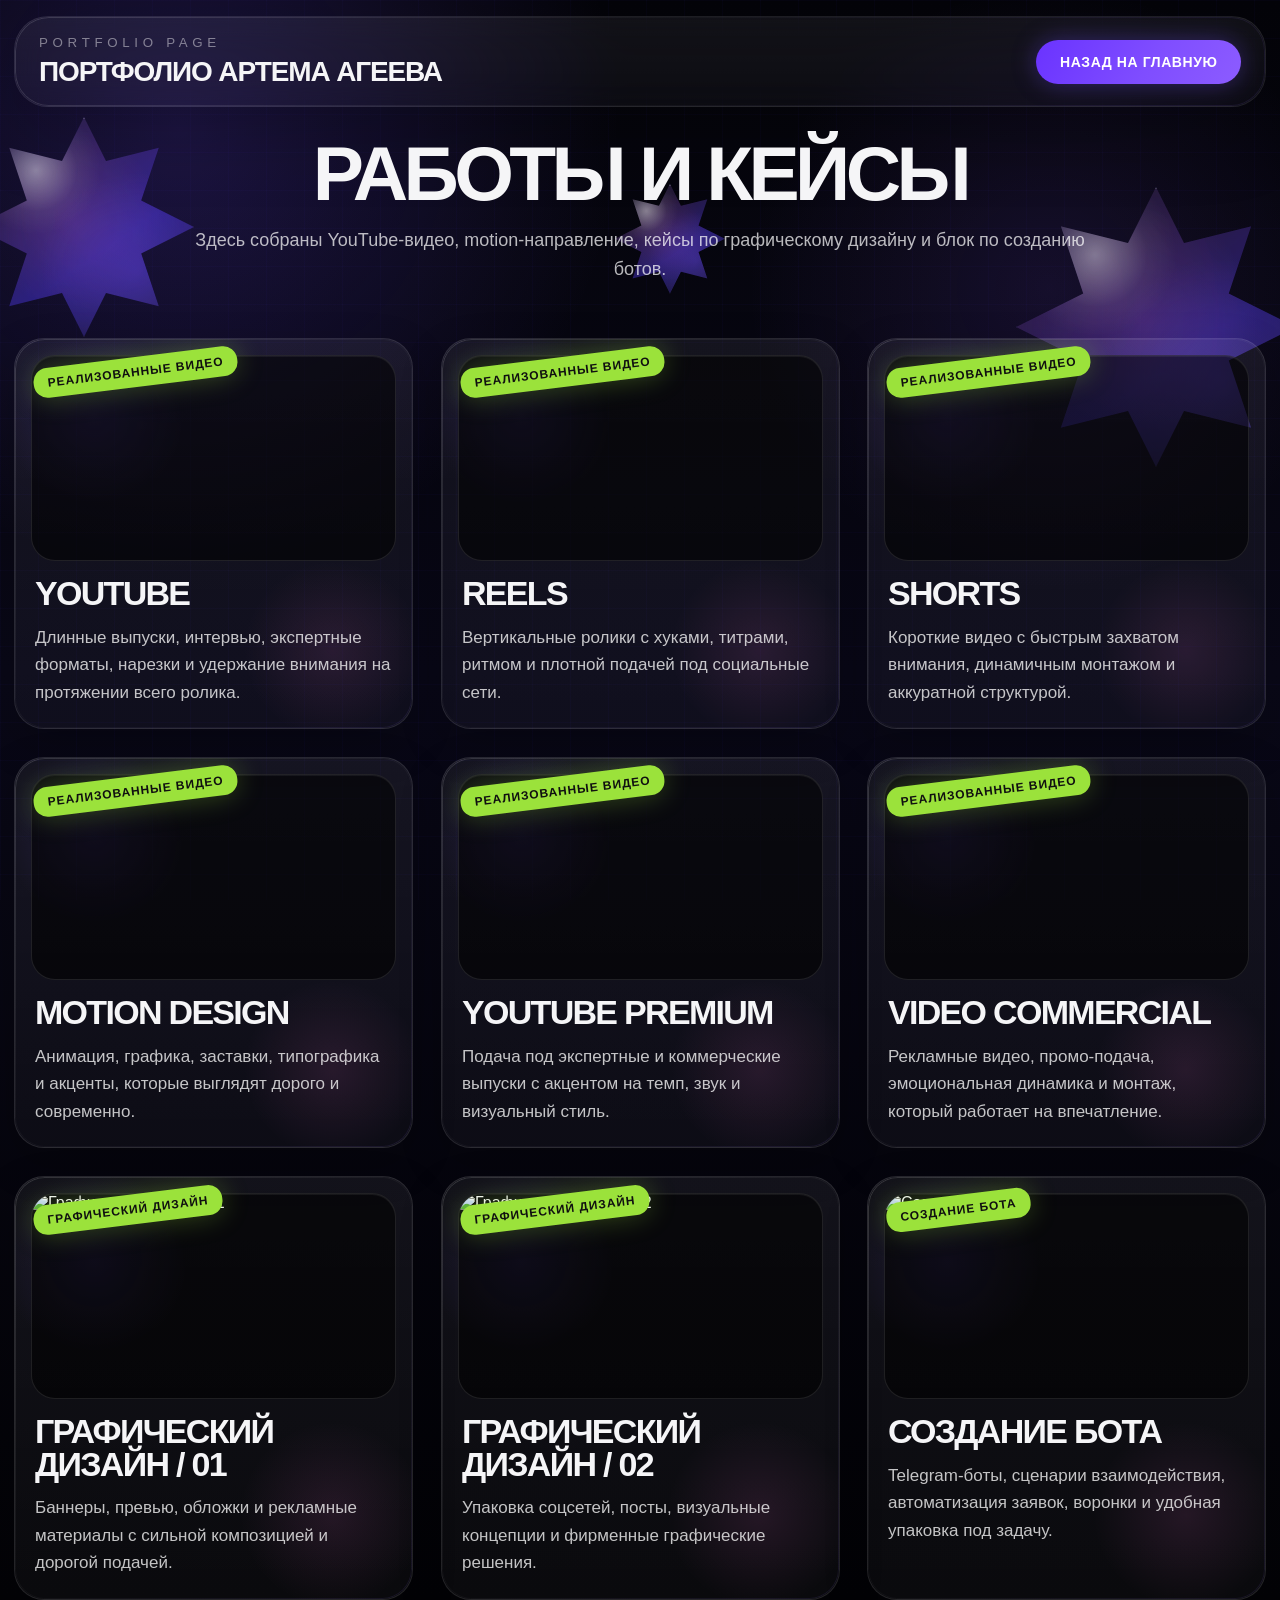
==== portfolio.html @ c3792b42 "Update portfolio.html" ====
<!DOCTYPE html>
<html lang="ru">
<head>
  <meta charset="UTF-8" />
  <meta name="viewport" content="width=device-width, initial-scale=1.0" />
  <title>Портфолио — Artem Ageev Production</title>
  <meta
    name="description"
    content="Портфолио Артема Агеева: YouTube, Shorts, Reels, motion design, графический дизайн и создание ботов."
  />
  <style>
    :root {
      --bg: #040409;
      --bg2: #090817;
      --text: #f5f5f7;
      --muted: rgba(255, 255, 255, 0.72);
      --line: rgba(255, 255, 255, 0.1);
      --panel: rgba(255, 255, 255, 0.06);
      --panel2: rgba(255, 255, 255, 0.03);
      --violet: #7a5bff;
      --violet2: #5323dd;
      --green: #9be23b;
    }

    * {
      box-sizing: border-box;
    }

    html {
      scroll-behavior: smooth;
    }

    body {
      margin: 0;
      font-family: Arial, Helvetica, sans-serif;
      color: var(--text);
      overflow-x: hidden;
      background:
        radial-gradient(circle at 14% 8%, rgba(111, 76, 255, 0.22), transparent 24%),
        radial-gradient(circle at 82% 18%, rgba(135, 84, 255, 0.12), transparent 18%),
        linear-gradient(180deg, var(--bg) 0%, var(--bg2) 42%, #030306 100%);
    }

    body::before {
      content: "";
      position: fixed;
      inset: 0;
      pointer-events: none;
      background-image:
        linear-gradient(rgba(100, 80, 255, 0.08) 1px, transparent 1px),
        linear-gradient(90deg, rgba(100, 80, 255, 0.08) 1px, transparent 1px);
      background-size: 38px 38px;
      opacity: 0.42;
      z-index: 0;
    }

    .page {
      position: relative;
      z-index: 1;
      width: 100%;
    }

    .section-inner {
      width: min(1780px, calc(100% - 28px));
      margin: 0 auto;
      position: relative;
    }

    .panel {
      position: relative;
      background: linear-gradient(180deg, var(--panel), var(--panel2));
      backdrop-filter: blur(16px);
      border: 1px solid rgba(255, 255, 255, 0.08);
      border-radius: 34px;
      overflow: visible;
      box-shadow: 0 20px 80px rgba(0, 0, 0, 0.22);
    }

    .panel::before,
    .card::before {
      content: "";
      position: absolute;
      inset: 0;
      border-radius: inherit;
      padding: 1px;
      background: linear-gradient(
        135deg,
        rgba(255, 255, 255, 0.15),
        rgba(255, 255, 255, 0.03),
        rgba(149, 116, 255, 0.1)
      );
      -webkit-mask: linear-gradient(#fff 0 0) content-box, linear-gradient(#fff 0 0);
      -webkit-mask-composite: xor;
      mask-composite: exclude;
      pointer-events: none;
    }

    .topbar {
      display: flex;
      justify-content: space-between;
      align-items: center;
      gap: 16px;
      padding: 18px 24px;
      margin-top: 16px;
    }

    .topbar small {
      display: block;
      text-transform: uppercase;
      letter-spacing: 0.35em;
      color: rgba(255, 255, 255, 0.45);
    }

    .topbar strong {
      display: block;
      margin-top: 6px;
      font-size: 28px;
      letter-spacing: -0.04em;
      text-transform: uppercase;
    }

    @keyframes violetFlow {
      0% {
        background-position: 0% 50%;
        box-shadow:
          0 0 24px rgba(114, 76, 255, 0.28),
          0 0 60px rgba(114, 76, 255, 0.14);
      }
      50% {
        background-position: 100% 50%;
        box-shadow:
          0 0 28px rgba(160, 92, 255, 0.34),
          0 0 72px rgba(114, 76, 255, 0.18);
      }
      100% {
        background-position: 0% 50%;
        box-shadow:
          0 0 24px rgba(114, 76, 255, 0.28),
          0 0 60px rgba(114, 76, 255, 0.14);
      }
    }

    .btn {
      display: inline-block;
      text-decoration: none;
      color: #fff;
      border-radius: 22px;
      padding: 14px 24px;
      font-size: 14px;
      font-weight: 700;
      text-transform: uppercase;
      letter-spacing: 0.04em;
      background: linear-gradient(
        120deg,
        #6a33ff 0%,
        #7f4dff 25%,
        #8f5fff 50%,
        #5a24df 75%,
        #744cff 100%
      );
      background-size: 220% 220%;
      animation: violetFlow 5.5s ease-in-out infinite;
      box-shadow: 0 0 24px rgba(114, 76, 255, 0.35);
      will-change: transform, box-shadow, border-color, background;
      transition: 0.25s ease;
    }

    .btn:hover {
      transform: translateY(-3px) scale(1.02);
      filter: brightness(1.06);
    }

    .hero {
      position: relative;
      padding: 34px 0 20px;
      text-align: center;
      overflow: visible;
    }

    .glass-star {
      position: absolute;
      pointer-events: none;
      background:
        radial-gradient(circle at 28% 24%, rgba(255, 255, 255, 0.52), rgba(255, 255, 255, 0.08) 18%, transparent 28%),
        radial-gradient(circle at 74% 70%, rgba(111, 76, 255, 0.38), transparent 44%),
        radial-gradient(circle at 46% 48%, rgba(255, 120, 220, 0.16), transparent 54%),
        linear-gradient(145deg, rgba(255, 255, 255, 0.09), rgba(183, 118, 255, 0.22) 30%, rgba(89, 67, 255, 0.45) 60%, rgba(255, 255, 255, 0.08));
      border: 1px solid rgba(255, 255, 255, 0.16);
      box-shadow: inset 0 1px 0 rgba(255, 255, 255, 0.26), 0 0 60px rgba(118, 79, 255, 0.16);
      backdrop-filter: blur(12px) saturate(135%);
      clip-path: polygon(
        50% 0%, 60% 20%, 84% 14%, 76% 38%, 100% 50%, 76% 62%, 84% 86%, 60% 80%,
        50% 100%, 40% 80%, 16% 86%, 24% 62%, 0% 50%, 24% 38%, 16% 14%, 40% 20%
      );
      animation: float 8s ease-in-out infinite;
      transition: transform 0.5s ease, filter 0.5s ease, opacity 0.5s ease;
    }

    @keyframes float {
      0%, 100% { transform: translateY(0) rotate(0deg); }
      50% { transform: translateY(-16px) rotate(7deg); }
    }

    .hero:hover .glass-star {
      filter: brightness(1.08) saturate(1.06);
    }

    .page-title {
      margin: 0;
      font-size: clamp(52px, 6vw, 96px);
      line-height: 0.84;
      letter-spacing: -0.06em;
      text-transform: uppercase;
      position: relative;
      z-index: 1;
    }

    .lead {
      max-width: 920px;
      margin: 20px auto 0;
      font-size: 18px;
      line-height: 1.62;
      color: var(--muted);
      position: relative;
      z-index: 1;
    }

    .grid {
      margin-top: 34px;
      display: grid;
      grid-template-columns: repeat(3, 1fr);
      gap: 28px;
    }

    .card {
      position: relative;
      border-radius: 30px;
      border: 1px solid var(--line);
      background: linear-gradient(180deg, var(--panel), var(--panel2));
      overflow: hidden;
      transition: 0.28s ease;
      box-shadow: 0 16px 44px rgba(0, 0, 0, 0.2);
      scroll-margin-top: 24px;
      will-change: transform, box-shadow, border-color, background;
    }

    .card:hover {
      transform: translateY(-8px);
      box-shadow:
        0 28px 76px rgba(0, 0, 0, 0.30),
        0 0 44px rgba(114, 76, 255, 0.12);
    }

    .card-bg {
      position: absolute;
      inset: 0;
      background:
        radial-gradient(circle at 20% 20%, rgba(122, 91, 255, 0.14), transparent 20%),
        radial-gradient(circle at 80% 80%, rgba(255, 120, 220, 0.1), transparent 20%);
      pointer-events: none;
    }

    .tag {
      position: absolute;
      left: 18px;
      top: 18px;
      z-index: 3;
      transform: rotate(-7deg);
      background: var(--green);
      color: #101010;
      border-radius: 14px;
      padding: 8px 14px;
      box-shadow: 0 0 28px rgba(155, 226, 59, 0.3);
      font-size: 12px;
      font-weight: 700;
      text-transform: uppercase;
      letter-spacing: 0.08em;
    }

    .frame {
      position: relative;
      z-index: 1;
      margin: 16px;
      overflow: hidden;
      border-radius: 24px;
      border: 1px solid var(--line);
      background: rgba(0, 0, 0, 0.55);
      box-shadow: inset 0 1px 0 rgba(255, 255, 255, 0.06);
    }

    iframe,
    img {
      width: 100%;
      aspect-ratio: 16 / 9;
      display: block;
      border: none;
      object-fit: cover;
      transition: transform 0.9s ease, opacity 0.6s ease, filter 0.6s ease;
    }

    .card:hover iframe,
    .card:hover img {
      transform: scale(1.04);
      filter: saturate(1.05) contrast(1.04);
    }

    .content {
      position: relative;
      z-index: 1;
      padding: 0 20px 22px;
    }

    .content h3 {
      margin: 2px 0 0;
      font-size: 34px;
      line-height: 0.96;
      letter-spacing: -0.05em;
      text-transform: uppercase;
    }

    .content p {
      margin: 14px 0 0;
      font-size: 17px;
      line-height: 1.62;
      color: rgba(255, 255, 255, 0.76);
    }

    .note {
      display: none;
    }

    .card::after {
      content: "";
      position: absolute;
      inset: -120% auto auto -40%;
      width: 55%;
      height: 240%;
      transform: rotate(18deg);
      background: linear-gradient(
        90deg,
        transparent 0%,
        rgba(255,255,255,0.03) 35%,
        rgba(255,255,255,0.14) 50%,
        rgba(255,255,255,0.03) 65%,
        transparent 100%
      );
      opacity: 0;
      transition: opacity 0.35s ease, transform 0.8s ease;
      pointer-events: none;
      z-index: 4;
    }

    .card:hover::after {
      opacity: 1;
      transform: translateX(165%) rotate(18deg);
    }

    .reveal {
      opacity: 0;
      transform: translateY(38px);
      transition: opacity 0.8s ease, transform 0.8s ease;
      will-change: opacity, transform;
    }

    .reveal.is-visible {
      opacity: 1;
      transform: translateY(0);
    }

    .reveal-left {
      opacity: 0;
      transform: translateX(-42px);
      transition: opacity 0.85s ease, transform 0.85s ease;
      will-change: opacity, transform;
    }

    .reveal-left.is-visible {
      opacity: 1;
      transform: translateX(0);
    }

    .reveal-right {
      opacity: 0;
      transform: translateX(42px);
      transition: opacity 0.85s ease, transform 0.85s ease;
      will-change: opacity, transform;
    }

    .reveal-right.is-visible {
      opacity: 1;
      transform: translateX(0);
    }

    .reveal-scale {
      opacity: 0;
      transform: translateY(24px) scale(0.96);
      transition: opacity 0.8s ease, transform 0.8s ease;
      will-change: opacity, transform;
    }

    .reveal-scale.is-visible {
      opacity: 1;
      transform: translateY(0) scale(1);
    }

    .delay-1 { transition-delay: 0.08s; }
    .delay-2 { transition-delay: 0.16s; }
    .delay-3 { transition-delay: 0.24s; }
    .delay-4 { transition-delay: 0.32s; }
    .delay-5 { transition-delay: 0.40s; }
    .delay-6 { transition-delay: 0.48s; }

    @media (max-width: 1200px) {
      .grid {
        grid-template-columns: repeat(2, 1fr);
      }
    }

    @media (max-width: 760px) {
      .section-inner {
        width: min(100% - 24px, 1680px);
      }

      .grid {
        grid-template-columns: 1fr;
      }

      .topbar {
        flex-direction: column;
        align-items: flex-start;
      }

      .content h3 {
        font-size: 28px;
      }

      .lead {
        font-size: 17px;
      }
    }

    @media (prefers-reduced-motion: reduce) {
      .reveal,
      .reveal-left,
      .reveal-right,
      .reveal-scale,
      .card,
      .btn,
      .glass-star,
      iframe,
      img {
        transition: none !important;
        animation: none !important;
        transform: none !important;
        opacity: 1 !important;
      }
    }
  </style>
</head>
<body>
  <div class="page">
    <div class="section-inner">
      <div class="panel topbar reveal-scale">
        <div>
          <small>Portfolio Page</small>
          <strong>Портфолио Артема Агеева</strong>
        </div>
        <a class="btn" href="index.html">Назад на главную</a>
      </div>

      <section class="hero">
        <div class="glass-star" style="left: -40px; top: 10px; width: 220px; height: 220px; opacity: 0.85;"></div>
        <div class="glass-star" style="right: -30px; top: 80px; width: 280px; height: 280px; opacity: 0.78; animation-duration: 9s;"></div>
        <div class="glass-star" style="left: 48%; bottom: 10px; width: 110px; height: 110px; opacity: 0.86; animation-duration: 7s;"></div>

        <h1 class="page-title reveal">Работы и кейсы</h1>
        <p class="lead reveal delay-1">
          Здесь собраны YouTube-видео, motion-направление, кейсы по графическому дизайну
          и блок по созданию ботов.
        </p>
      </section>

      <div class="grid">
        <div class="card reveal delay-1" id="youtube">
          <div class="card-bg"></div>
          <div class="tag">реализованные видео</div>
          <div class="frame">
            <iframe src="https://www.youtube.com/embed/a6AGuSs1HkE?rel=0" allowfullscreen></iframe>
          </div>
          <div class="content">
            <h3>YouTube</h3>
            <p>Длинные выпуски, интервью, экспертные форматы, нарезки и удержание внимания на протяжении всего ролика.</p>
            <div class="note">YouTube-кейс подключён. Этот блок подходит под длинные форматы и экспертную подачу.</div>
          </div>
        </div>

        <div class="card reveal delay-2" id="reels">
          <div class="card-bg"></div>
          <div class="tag">реализованные видео</div>
          <div class="frame">
            <iframe src="https://www.youtube.com/embed/b10TUphGs3Y?rel=0" allowfullscreen></iframe>
          </div>
          <div class="content">
            <h3>Reels</h3>
            <p>Вертикальные ролики с хуками, титрами, ритмом и плотной подачей под социальные сети.</p>
            <div class="note">YouTube-кейс подключён. Подходит для динамичной короткой подачи и плотного монтажа.</div>
          </div>
        </div>

        <div class="card reveal delay-3" id="shorts">
          <div class="card-bg"></div>
          <div class="tag">реализованные видео</div>
          <div class="frame">
            <iframe src="https://www.youtube.com/embed/H2tqW9VpVss?rel=0" allowfullscreen></iframe>
          </div>
          <div class="content">
            <h3>Shorts</h3>
            <p>Короткие видео с быстрым захватом внимания, динамичным монтажом и аккуратной структурой.</p>
            <div class="note">YouTube-кейс подключён. Хорошо подходит под формат коротких видео и шортсов.</div>
          </div>
        </div>

        <div class="card reveal delay-1" id="motion">
          <div class="card-bg"></div>
          <div class="tag">реализованные видео</div>
          <div class="frame">
            <iframe src="https://www.youtube.com/embed/-QzUnVuZFU8?rel=0" allowfullscreen></iframe>
          </div>
          <div class="content">
            <h3>Motion Design</h3>
            <p>Анимация, графика, заставки, типографика и акценты, которые выглядят дорого и современно.</p>
            <div class="note">YouTube-кейс подключён. Этот блок показывает motion-направление и графическую динамику.</div>
          </div>
        </div>

        <div class="card reveal delay-2" id="design">
          <div class="card-bg"></div>
          <div class="tag">реализованные видео</div>
          <div class="frame">
            <iframe src="https://www.youtube.com/embed/1gdle58ORHE?rel=0" allowfullscreen></iframe>
          </div>
          <div class="content">
            <h3>YouTube Premium</h3>
            <p>Подача под экспертные и коммерческие выпуски с акцентом на темп, звук и визуальный стиль.</p>
            <div class="note">YouTube-кейс подключён. Подходит для коммерческих и более дорогих форматов подачи.</div>
          </div>
        </div>

        <div class="card reveal delay-3" id="bots">
          <div class="card-bg"></div>
          <div class="tag">реализованные видео</div>
          <div class="frame">
            <iframe src="https://www.youtube.com/embed/w5016ayRmDU?start=823&rel=0" allowfullscreen></iframe>
          </div>
          <div class="content">
            <h3>Video Commercial</h3>
            <p>Рекламные видео, промо-подача, эмоциональная динамика и монтаж, который работает на впечатление.</p>
            <div class="note">Ролик подключён со стартом на нужном таймкоде. Удобно для презентации конкретного фрагмента.</div>
          </div>
        </div>

        <div class="card reveal delay-1">
          <div class="card-bg"></div>
          <div class="tag">графический дизайн</div>
          <div class="frame">
            <img src="assets/design1.png" alt="Графический дизайн 01" />
          </div>
          <div class="content">
            <h3>Графический дизайн / 01</h3>
            <p>Баннеры, превью, обложки и рекламные материалы с сильной композицией и дорогой подачей.</p>
            <div class="note">Этот блок должен показывать твою первую работу по графическому дизайну из папки assets.</div>
          </div>
        </div>

        <div class="card reveal delay-2">
          <div class="card-bg"></div>
          <div class="tag">графический дизайн</div>
          <div class="frame">
            <img src="assets/design2.png" alt="Графический дизайн 02" />
          </div>
          <div class="content">
            <h3>Графический дизайн / 02</h3>
            <p>Упаковка соцсетей, посты, визуальные концепции и фирменные графические решения.</p>
            <div class="note">Этот блок должен показывать вторую работу по графическому дизайну из папки assets.</div>
          </div>
        </div>

        <div class="card reveal delay-3">
          <div class="card-bg"></div>
          <div class="tag">создание бота</div>
          <div class="frame">
            <img src="assets/bot.png" alt="Создание бота" />
          </div>
          <div class="content">
            <h3>Создание бота</h3>
            <p>Telegram-боты, сценарии взаимодействия, автоматизация заявок, воронки и удобная упаковка под задачу.</p>
            <div class="note">В этом блоке должен отображаться твой скрин с ботом из папки assets.</div>
          </div>
        </div>
      </div>
    </div>
  </div>

  <script>
    function initRevealAnimations() {
      const items = document.querySelectorAll(".reveal, .reveal-left, .reveal-right, .reveal-scale");

      if (!("IntersectionObserver" in window)) {
        items.forEach((item) => item.classList.add("is-visible"));
        return;
      }

      const observer = new IntersectionObserver((entries, obs) => {
        entries.forEach((entry) => {
          if (entry.isIntersecting) {
            entry.target.classList.add("is-visible");
            obs.unobserve(entry.target);
          }
        });
      }, {
        threshold: 0.14,
        rootMargin: "0px 0px -40px 0px"
      });

      items.forEach((item) => observer.observe(item));
    }

    document.addEventListener("DOMContentLoaded", initRevealAnimations);
  </script>
</body>
</html>
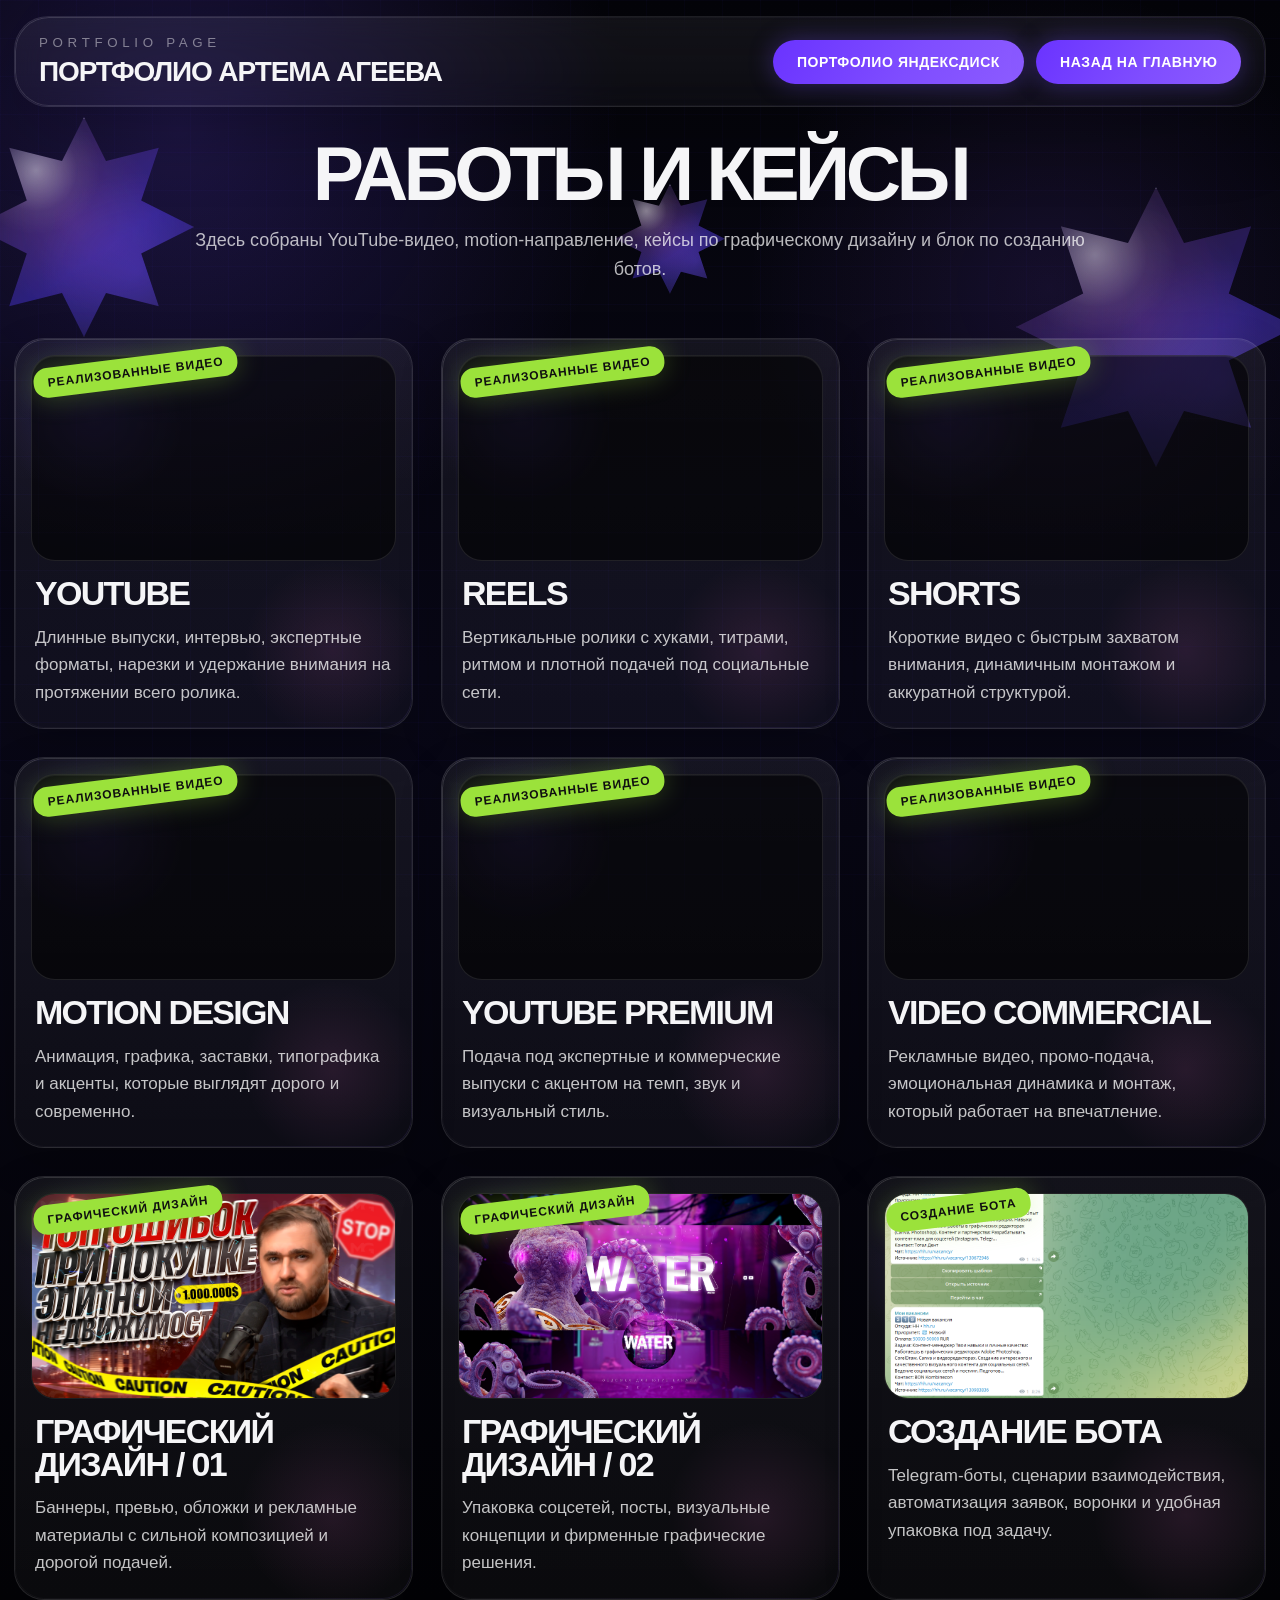
==== commit 4d4079b4: "Update portfolio.html" ====
--- a/portfolio.html
+++ b/portfolio.html
@@ -465,7 +465,10 @@
           <small>Portfolio Page</small>
           <strong>Портфолио Артема Агеева</strong>
         </div>
-        <a class="btn" href="index.html">Назад на главную</a>
+        <div style="display:flex; gap:12px; flex-wrap:wrap;">
+          <a class="btn" href="https://disk.yandex.ru/d/SbChjLB4IHyXXQ" target="_blank" rel="noreferrer">Портфолио ЯндексДиск</a>
+          <a class="btn" href="index.html">Назад на главную</a>
+        </div>
       </div>
 
       <section class="hero">
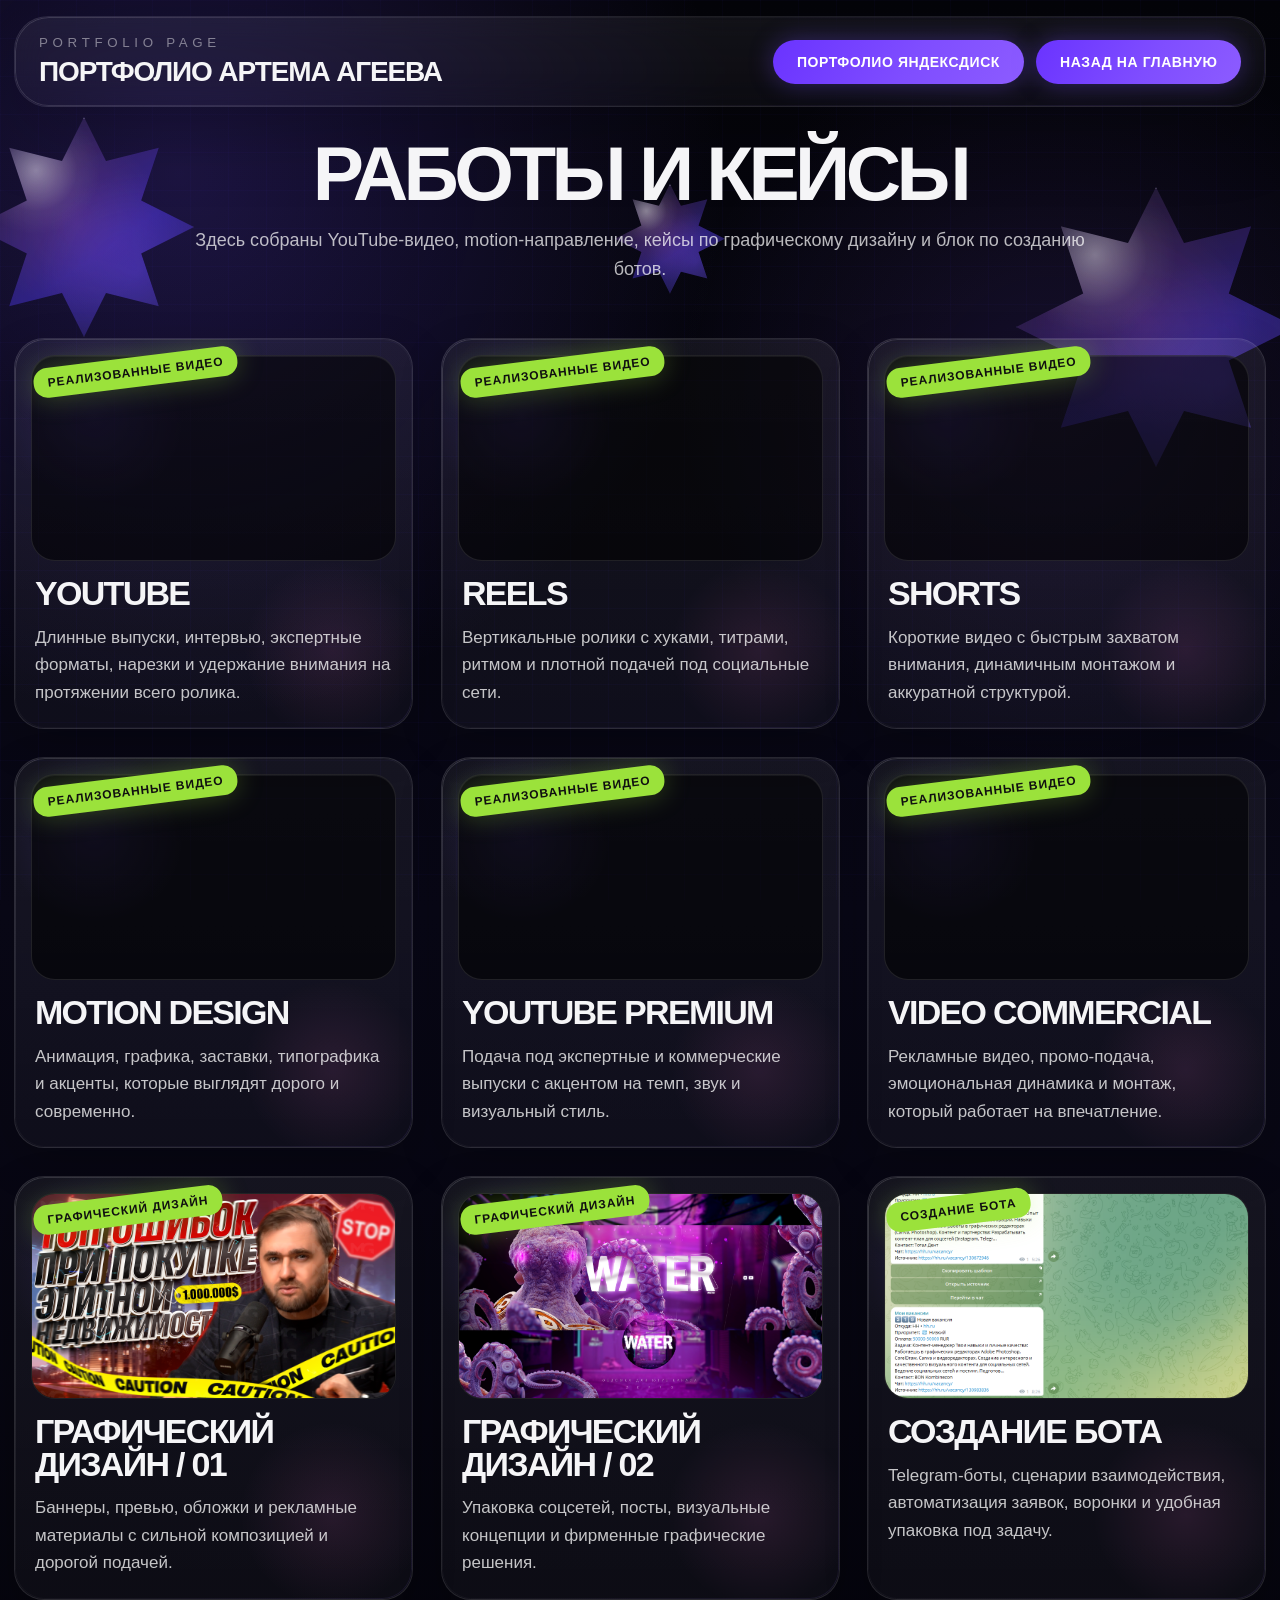
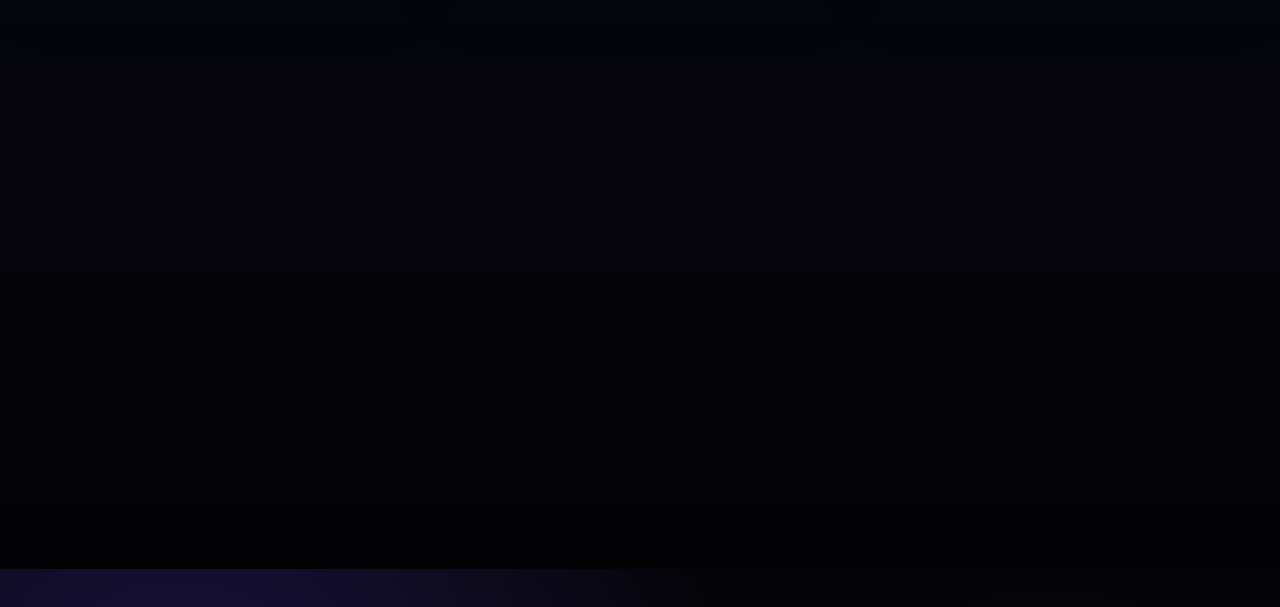
==== commit 526e7a59: "Update portfolio.html" ====
--- a/portfolio.html
+++ b/portfolio.html
@@ -600,6 +600,20 @@
             <div class="note">В этом блоке должен отображаться твой скрин с ботом из папки assets.</div>
           </div>
         </div>
+        
+           <div class="grid">
+        <div class="card reveal delay-1" id="youtube">
+          <div class="card-bg"></div>
+          <div class="tag">реализованные видео</div>
+          <div class="frame">
+            <iframe src="https://www.youtube.com/embed/a6AGuSs1HkE?rel=0" allowfullscreen></iframe>
+          </div>
+          <div class="content">
+            <h3>YouTube</h3>
+            <p>Длинные выпуски, интервью, экспертные форматы, нарезки и удержание внимания на протяжении всего ролика.</p>
+            <div class="note">YouTube-кейс подключён. Этот блок подходит под длинные форматы и экспертную подачу.</div>
+          </div>
+        </div>
       </div>
     </div>
   </div>
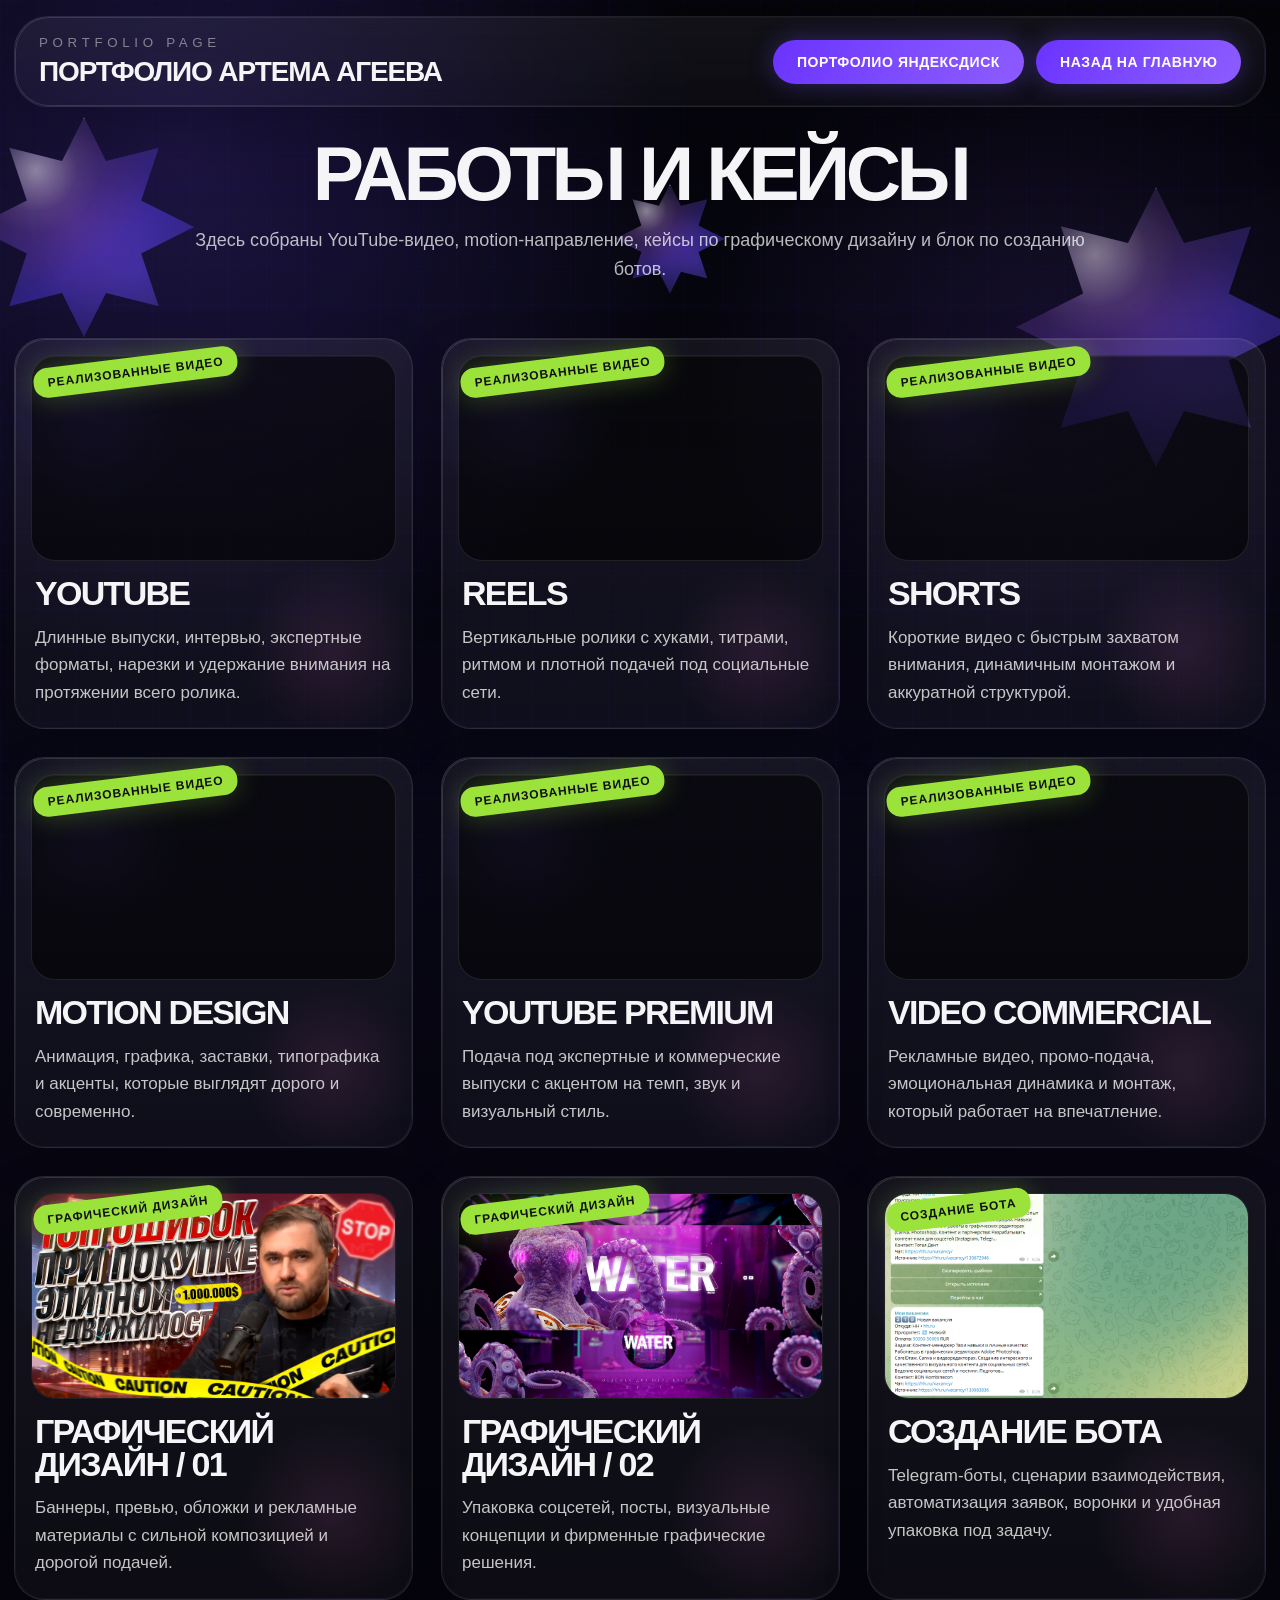
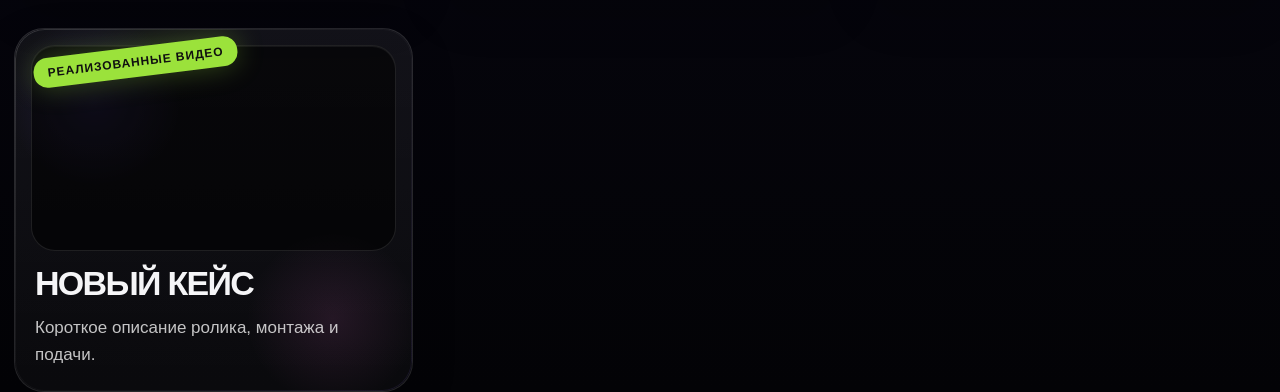
==== commit 63a72697: "Update portfolio.html" ====
--- a/portfolio.html
+++ b/portfolio.html
@@ -601,17 +601,18 @@
           </div>
         </div>
         
-           <div class="grid">
-        <div class="card reveal delay-1" id="youtube">
+        <div class="card reveal delay-2">
           <div class="card-bg"></div>
           <div class="tag">реализованные видео</div>
           <div class="frame">
-            <iframe src="https://www.youtube.com/embed/a6AGuSs1HkE?rel=0" allowfullscreen></iframe>
-          </div>
-          <div class="content">
-            <h3>YouTube</h3>
-            <p>Длинные выпуски, интервью, экспертные форматы, нарезки и удержание внимания на протяжении всего ролика.</p>
-            <div class="note">YouTube-кейс подключён. Этот блок подходит под длинные форматы и экспертную подачу.</div>
+            <iframe
+              src="https://www.youtube.com/embed/ТВОЙ_ID?rel=0"
+              allowfullscreen>
+            </iframe>
+          </div>
+          <div class="content">
+            <h3>Новый кейс</h3>
+            <p>Короткое описание ролика, монтажа и подачи.</p>
           </div>
         </div>
       </div>
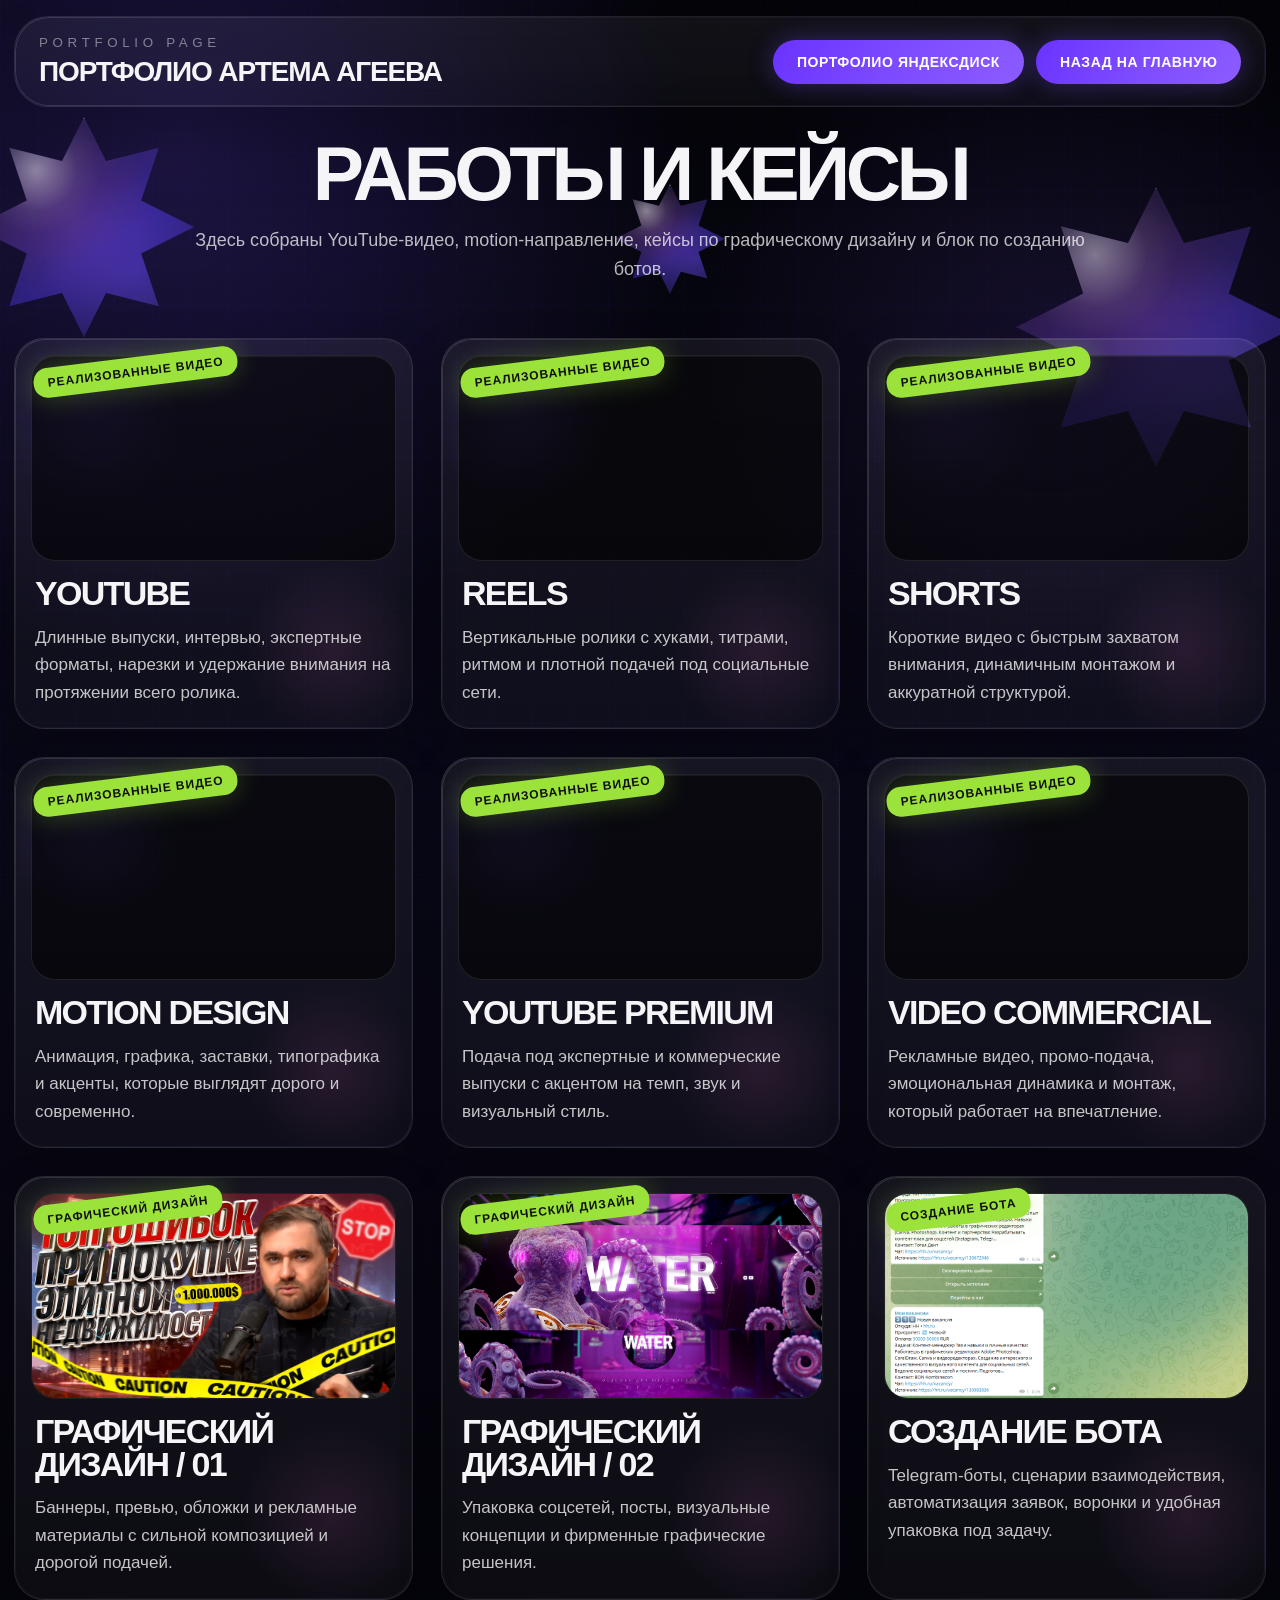
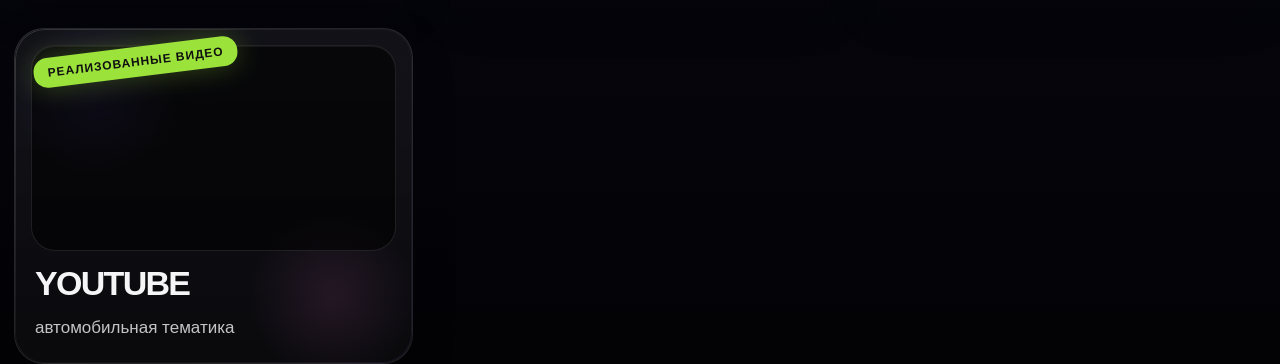
==== commit f557568f: "Update portfolio.html" ====
--- a/portfolio.html
+++ b/portfolio.html
@@ -606,13 +606,13 @@
           <div class="tag">реализованные видео</div>
           <div class="frame">
             <iframe
-              src="https://www.youtube.com/embed/ТВОЙ_ID?rel=0"
+              src="https://www.youtube.com/watch?v=viQV55eDGIM&t=67s"
               allowfullscreen>
             </iframe>
           </div>
           <div class="content">
-            <h3>Новый кейс</h3>
-            <p>Короткое описание ролика, монтажа и подачи.</p>
+            <h3>YouTube</h3>
+            <p>автомобильная тематика</p>
           </div>
         </div>
       </div>
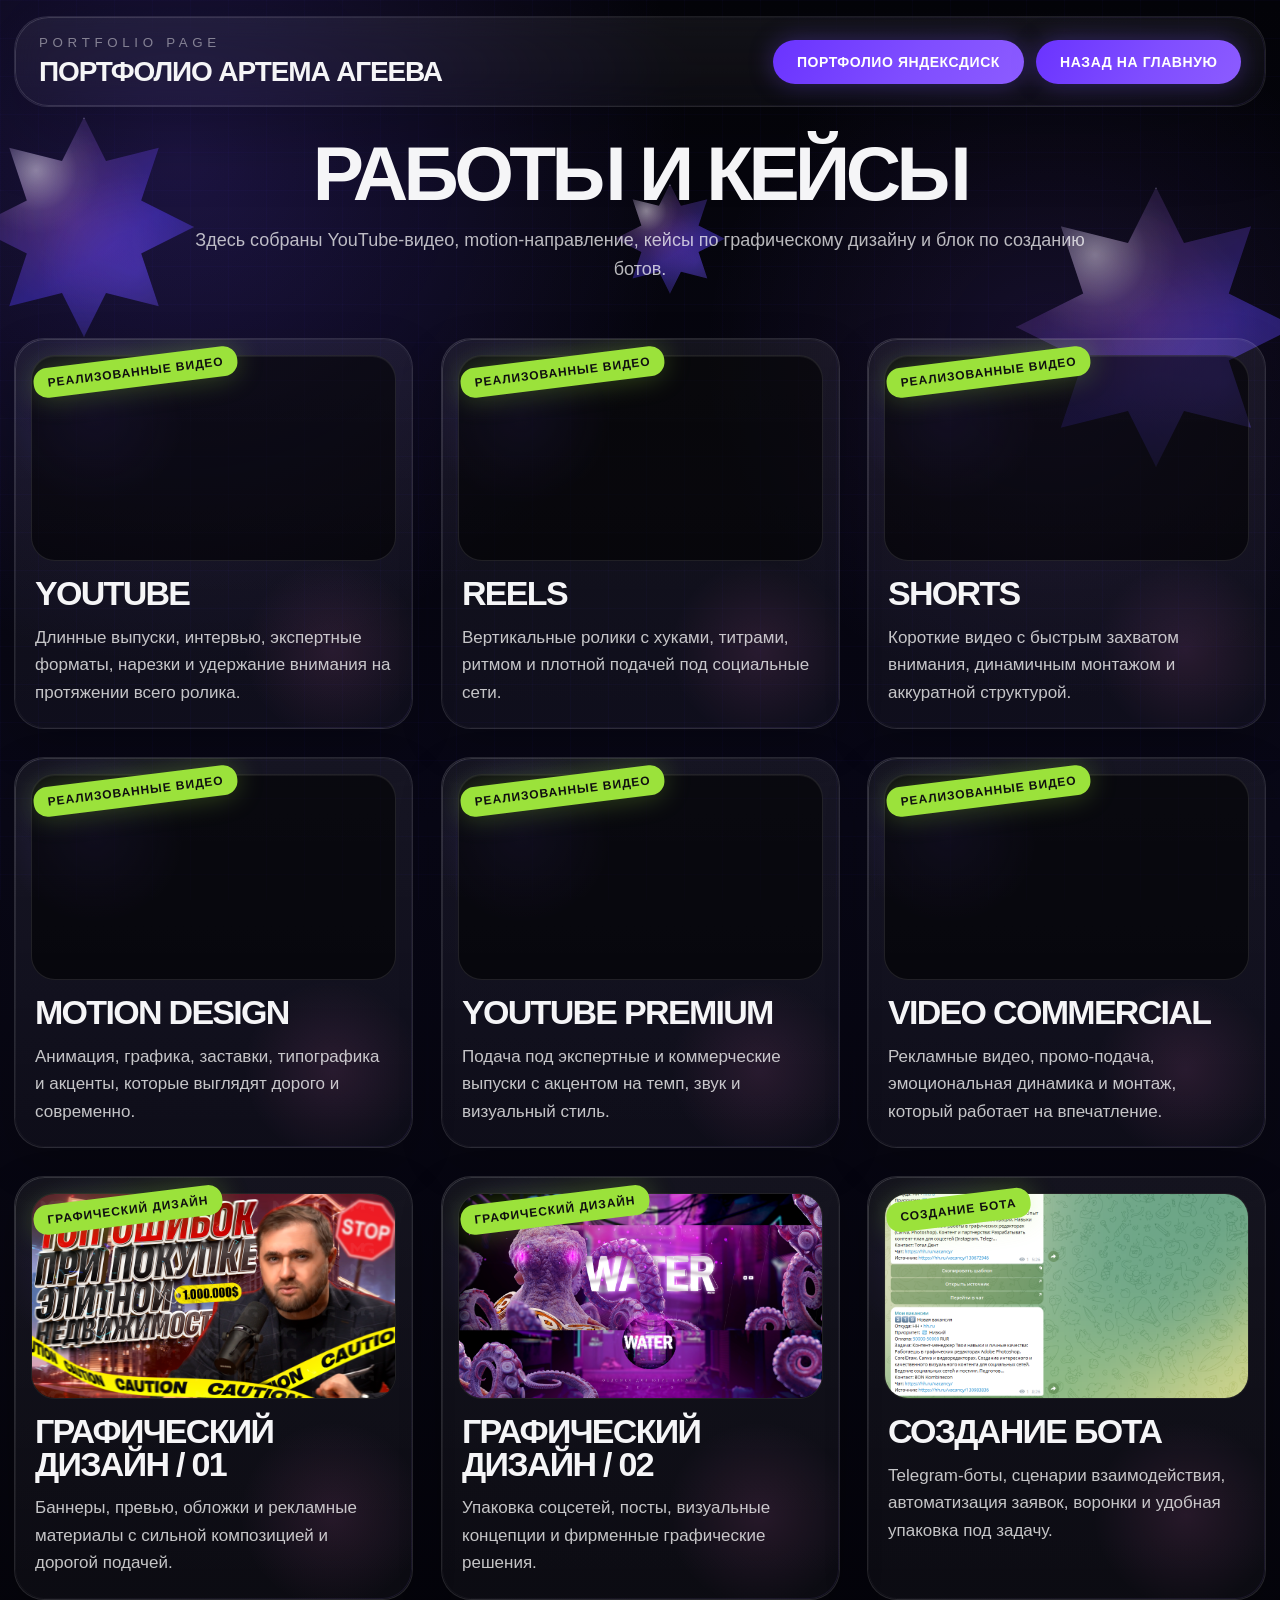
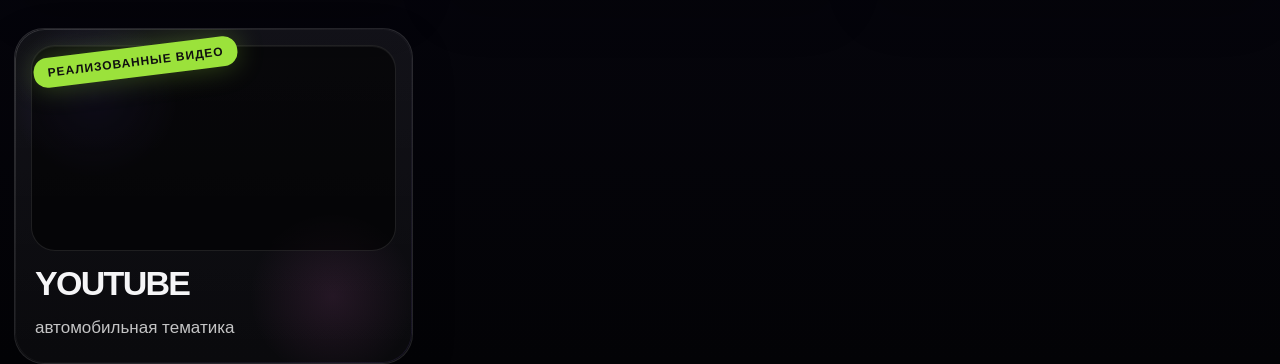
==== commit 8fa4462d: "Update portfolio.html" ====
--- a/portfolio.html
+++ b/portfolio.html
@@ -605,10 +605,7 @@
           <div class="card-bg"></div>
           <div class="tag">реализованные видео</div>
           <div class="frame">
-            <iframe
-              src="https://www.youtube.com/watch?v=viQV55eDGIM&t=67s"
-              allowfullscreen>
-            </iframe>
+            <iframe src="https://www.youtube.com/watch?v=viQV55eDGIM&t=67s" allowfullscreen></iframe>
           </div>
           <div class="content">
             <h3>YouTube</h3>
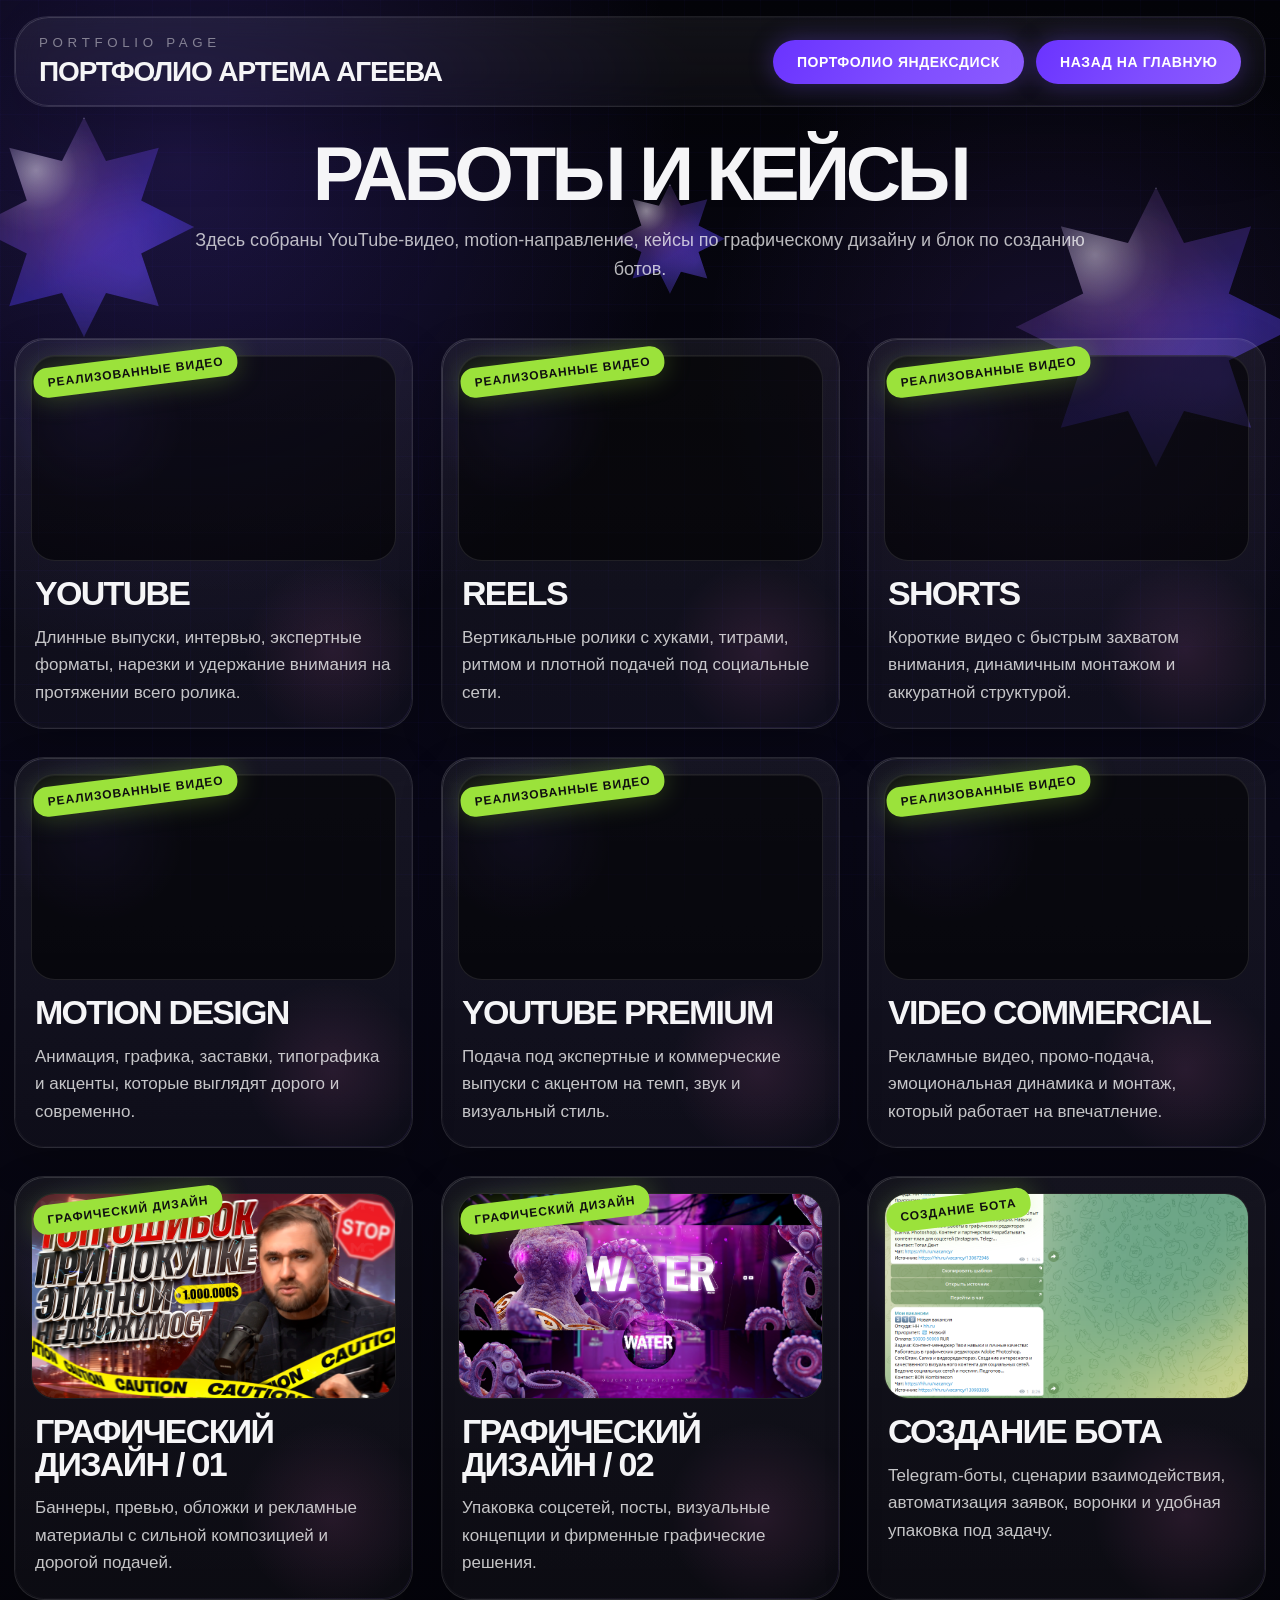
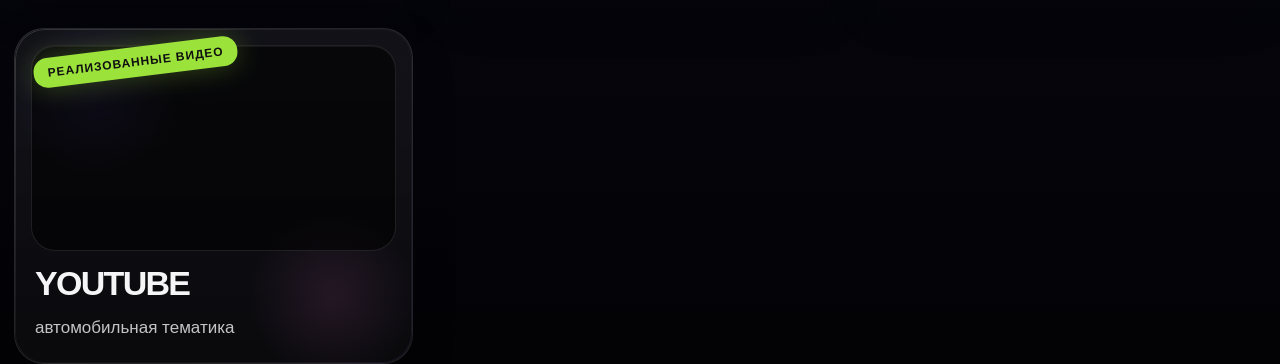
==== commit 83857bb9: "Update portfolio.html" ====
--- a/portfolio.html
+++ b/portfolio.html
@@ -605,7 +605,7 @@
           <div class="card-bg"></div>
           <div class="tag">реализованные видео</div>
           <div class="frame">
-            <iframe src="https://www.youtube.com/watch?v=viQV55eDGIM&t=67s" allowfullscreen></iframe>
+            <iframe src="https://www.youtube.com/embed/viQV55eDGIN?start=67" allowfullscreen></iframe>
           </div>
           <div class="content">
             <h3>YouTube</h3>
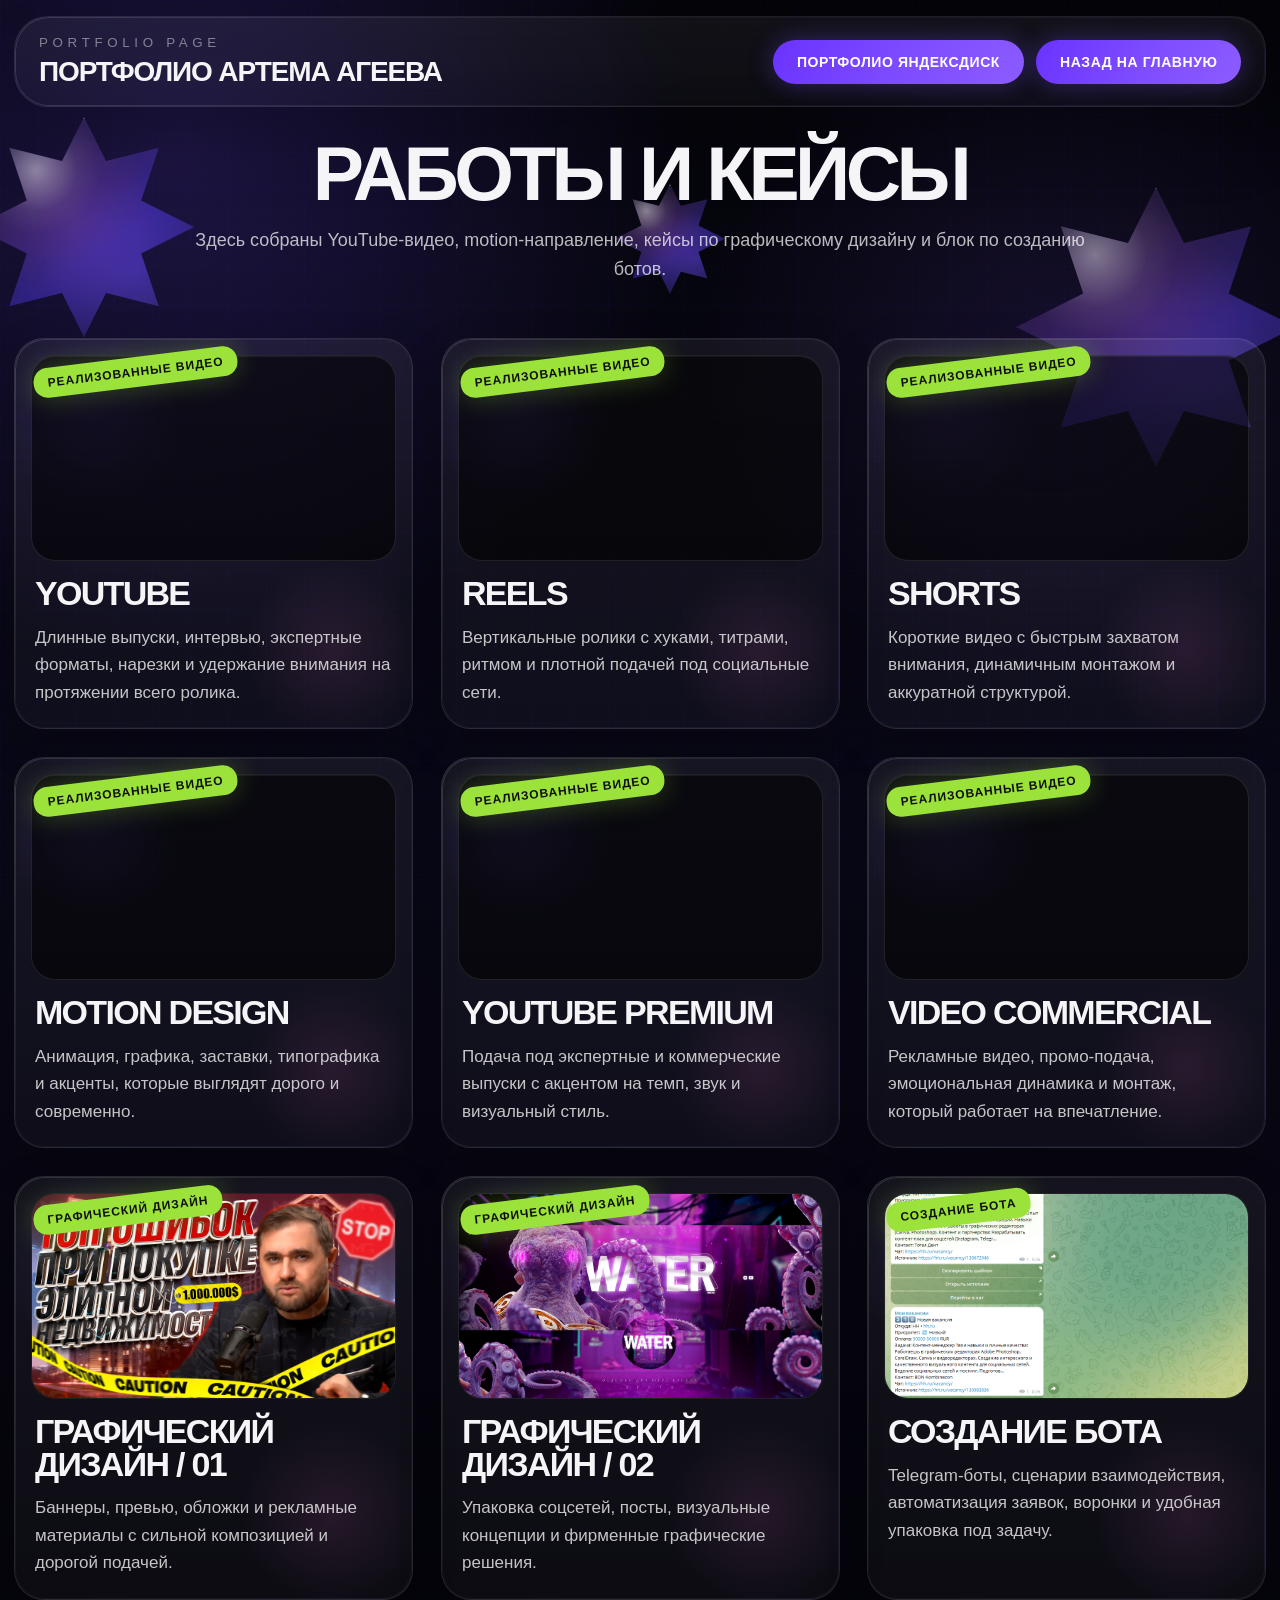
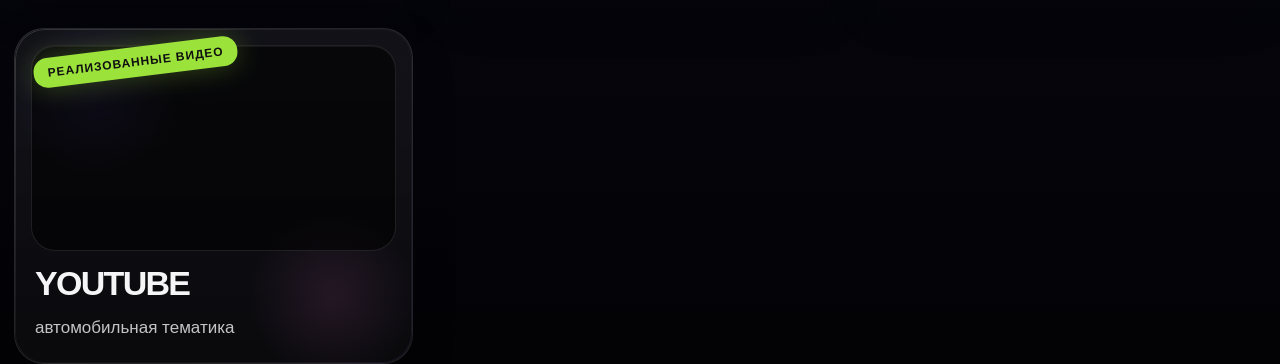
==== commit 7052949f: "Update portfolio.html" ====
--- a/portfolio.html
+++ b/portfolio.html
@@ -605,7 +605,7 @@
           <div class="card-bg"></div>
           <div class="tag">реализованные видео</div>
           <div class="frame">
-            <iframe src="https://www.youtube.com/embed/viQV55eDGIN?start=67" allowfullscreen></iframe>
+            <iframe src="https://www.youtube.com/embed/inPTZer53y8?start=108" allowfullscreen></iframe>
           </div>
           <div class="content">
             <h3>YouTube</h3>
